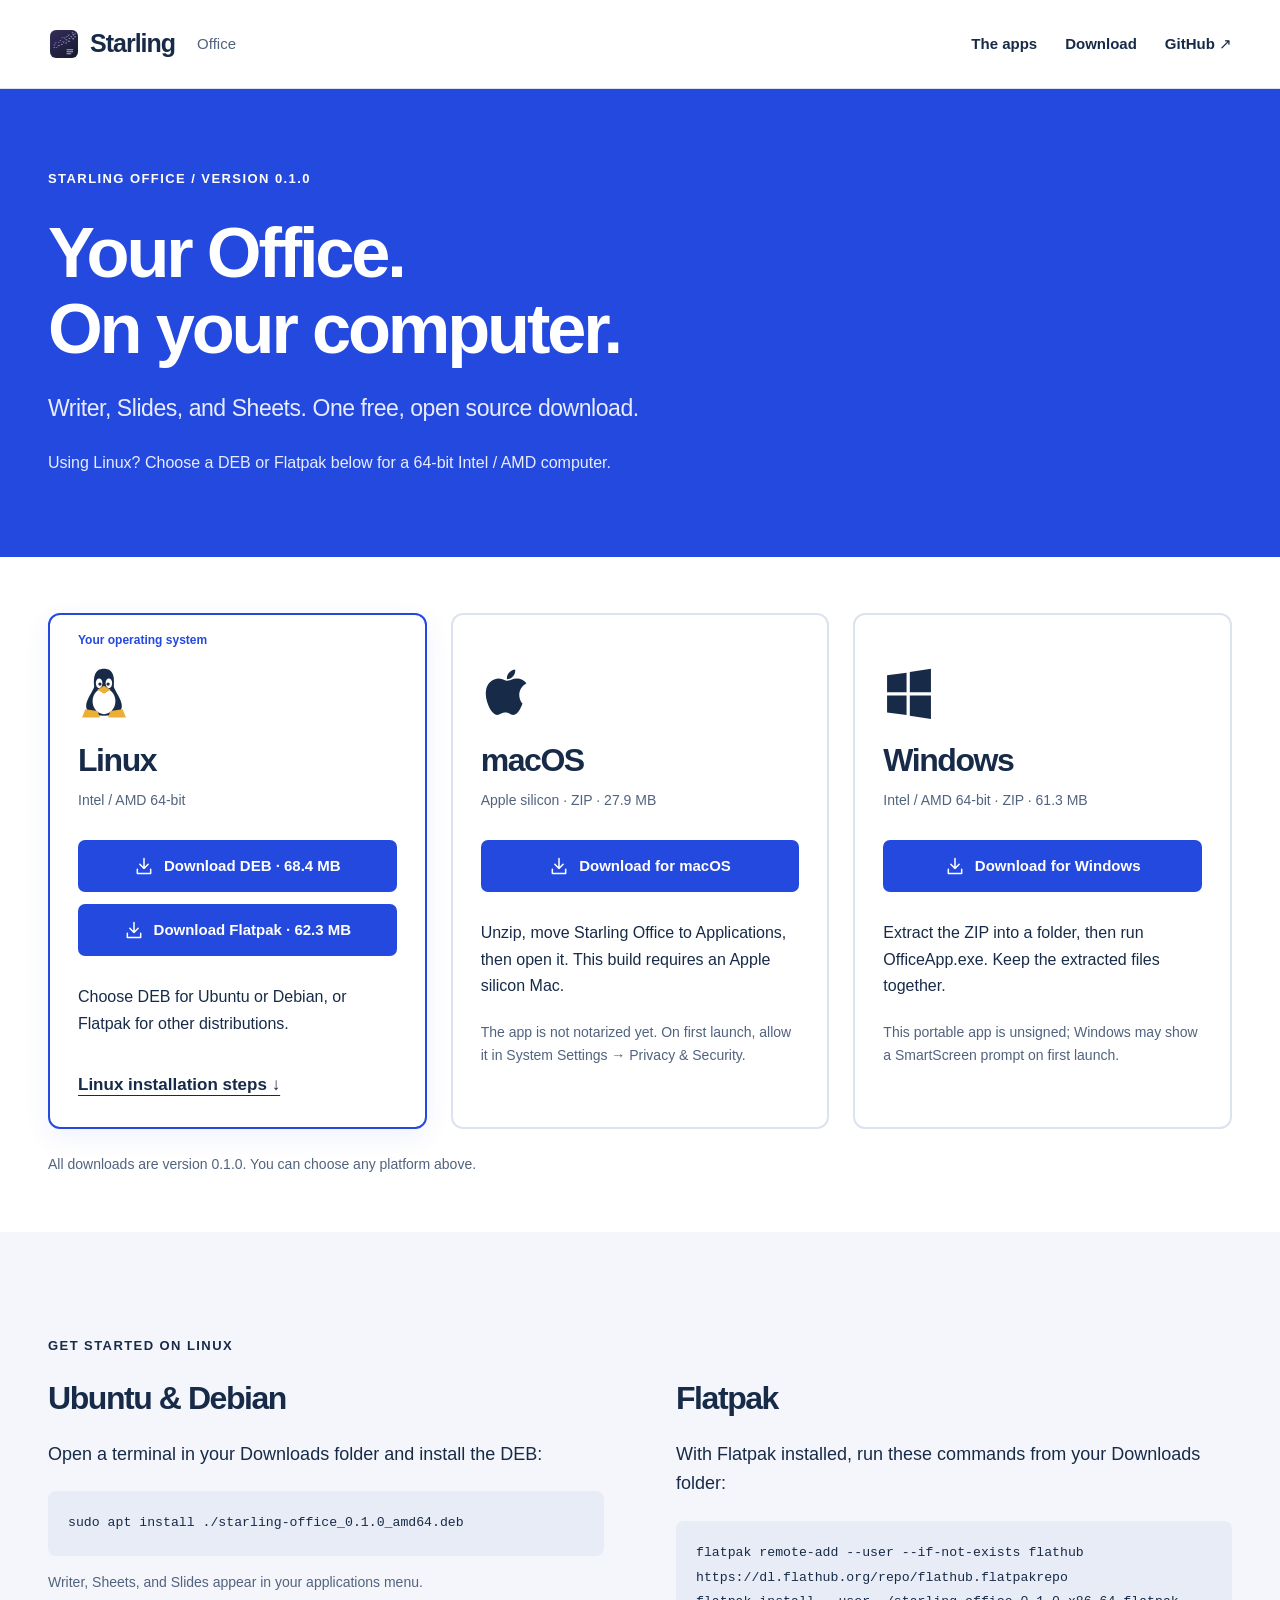
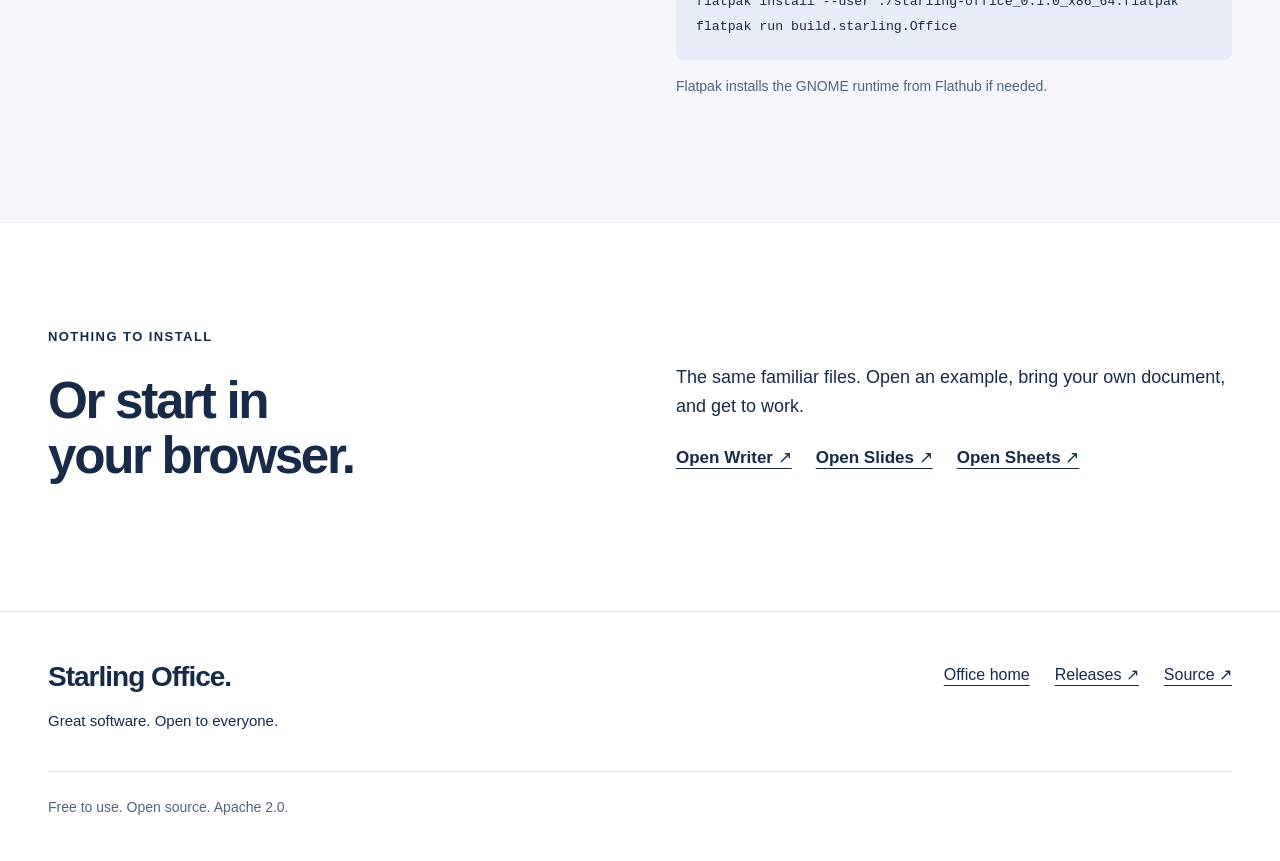
==== download.html @ 19e0a6b4 "site: publish Office showcases and downloads @ 06ed9c7a" ====
<!doctype html>
<html lang="en">
  <head>
    <meta charset="utf-8" />
    <meta name="viewport" content="width=device-width, initial-scale=1" />
    <title>Download Starling Office — macOS, Windows &amp; Linux</title>
    <meta
      name="description"
      content="Download Starling Office for macOS, Windows, or Linux. Writer, Slides, and Sheets in one free, open source desktop app."
    />
    <link
      rel="canonical"
      href="https://openoffice.starling.build/download.html"
    />
    <link
      rel="icon"
      href="../img/office/starling-writer.svg?v=6b4af29d83e0"
      type="image/svg+xml"
    />
    <link rel="stylesheet" href="../styles.css?v=a0f2c3fbfe18" />
    <link rel="stylesheet" href="download.css?v=2e8a55997466" />
    <script src="download.js?v=b2e740f74a57" defer></script>
  </head>
  <body class="office-page download-page">
    <a class="skip-link" href="#main">Skip to content</a>
    <header class="site-header">
      <div class="header-inner">
        <a class="brand" href="./"
          ><img
            src="../img/office/starling-writer.svg?v=6b4af29d83e0"
            width="32"
            height="32"
            alt=""
          />Starling<span>Office</span></a
        >
        <nav aria-label="Main navigation">
          <a href="./#apps">The apps</a
          ><a href="download.html" aria-current="page">Download</a
          ><a href="https://github.com/starling-build/starling">GitHub ↗</a>
        </nav>
      </div>
    </header>
    <main id="main">
      <section class="hero hero-blue download-hero">
        <div class="wrap">
          <p class="eyebrow">STARLING OFFICE / VERSION 0.1.0</p>
          <h1>Your Office.<br />On your computer.</h1>
          <p class="lead">
            Writer, Slides, and Sheets. One free, open source download.
          </p>
          <p class="hero-note" id="platform-hint">
            Choose your operating system below.
          </p>
          <div id="browser-option" hidden>
            <a class="button button-light" href="./#apps"
              >Open the browser apps →</a
            >
          </div>
        </div>
      </section>
      <section
        class="section download-section"
        aria-label="Download for your operating system"
      >
        <div class="wrap">
          <div class="download-grid">
            <article
              class="download-card"
              data-platform="macos"
              aria-labelledby="macos-title"
            >
              <p class="download-match" hidden>Your operating system</p>
              <svg class="platform-icon" viewBox="0 0 64 64" aria-hidden="true">
                <path
                  d="M32 15c-1-6 4-11 10-12 1 6-4 12-10 12Zm19 30c-2 6-6 14-11 14-4 0-5-3-10-3s-7 3-10 3C12 58 5 41 6 30c1-10 8-16 16-16 5 0 8 3 10 3 3 0 7-3 12-3 5 0 9 2 12 6-12 7-10 20-5 25Z"
                />
              </svg>
              <h2 id="macos-title">macOS</h2>
              <p class="download-meta">Apple silicon · ZIP · 27.9 MB</p>
              <div class="download-buttons">
                <a
                  class="button"
                  href="https://raw.githubusercontent.com/starling-build/starling/5c3f320dcc50b74f9f058b373200144ec4929208/dist/starling-office-0.1.0-macos-arm64.zip"
                  download="starling-office-0.1.0-macos-arm64.zip"
                  ><svg viewBox="0 0 24 24" aria-hidden="true">
                    <path d="M12 3v12m-5-5 5 5 5-5M4 16v5h16v-5" /></svg
                  >Download for macOS</a
                >
              </div>
              <p>
                Unzip, move Starling Office to Applications, then open it. This
                build requires an Apple silicon Mac.
              </p>
              <p class="fine">
                The app is not notarized yet. On first launch, allow it in
                System Settings → Privacy &amp; Security.
              </p>
            </article>
            <article
              class="download-card"
              data-platform="windows"
              aria-labelledby="windows-title"
            >
              <p class="download-match" hidden>Your operating system</p>
              <svg class="platform-icon" viewBox="0 0 64 64" aria-hidden="true">
                <path
                  d="M5 10 29 7v24H5Zm28-4 26-4v29H33ZM5 35h24v24L5 56Zm28 0h26v29l-26-4Z"
                />
              </svg>
              <h2 id="windows-title">Windows</h2>
              <p class="download-meta">Intel / AMD 64-bit · ZIP · 61.3 MB</p>
              <div class="download-buttons">
                <a
                  class="button"
                  href="https://raw.githubusercontent.com/starling-build/starling/5c3f320dcc50b74f9f058b373200144ec4929208/dist/starling-office-0.1.0-windows-x86_64.zip"
                  download="starling-office-0.1.0-windows-x86_64.zip"
                  ><svg viewBox="0 0 24 24" aria-hidden="true">
                    <path d="M12 3v12m-5-5 5 5 5-5M4 16v5h16v-5" /></svg
                  >Download for Windows</a
                >
              </div>
              <p>
                Extract the ZIP into a folder, then run OfficeApp.exe. Keep the
                extracted files together.
              </p>
              <p class="fine">
                This portable app is unsigned; Windows may show a SmartScreen
                prompt on first launch.
              </p>
            </article>
            <article
              class="download-card"
              data-platform="linux"
              aria-labelledby="linux-title"
            >
              <p class="download-match" hidden>Your operating system</p>
              <svg class="platform-icon" viewBox="0 0 64 64" aria-hidden="true">
                <path
                  d="M20 24c-2-17 4-22 12-22s14 5 12 22c1 5 10 16 10 24 0 8-9 12-22 12S10 56 10 48c0-8 9-19 10-24Z"
                />
                <ellipse cx="32" cy="42" rx="14" ry="16" fill="white" />
                <ellipse cx="26" cy="20" rx="4" ry="6" fill="white" />
                <ellipse cx="38" cy="20" rx="4" ry="6" fill="white" />
                <circle cx="27" cy="21" r="2" />
                <circle cx="37" cy="21" r="2" />
                <path
                  d="m24 28 8-5 8 5-8 5ZM9 52l15 2 3 8H5Zm46 0-15 2-3 8h22Z"
                  fill="#edae35"
                />
              </svg>
              <h2 id="linux-title">Linux</h2>
              <p class="download-meta">Intel / AMD 64-bit</p>
              <div class="download-buttons">
                <a
                  class="button"
                  href="https://raw.githubusercontent.com/starling-build/starling/5c3f320dcc50b74f9f058b373200144ec4929208/dist/starling-office_0.1.0_amd64.deb"
                  download="starling-office_0.1.0_amd64.deb"
                  ><svg viewBox="0 0 24 24" aria-hidden="true">
                    <path d="M12 3v12m-5-5 5 5 5-5M4 16v5h16v-5" /></svg
                  >Download DEB · 68.4 MB</a
                >
                <a
                  class="button"
                  href="https://raw.githubusercontent.com/starling-build/starling/5c3f320dcc50b74f9f058b373200144ec4929208/dist/starling-office_0.1.0_x86_64.flatpak"
                  download="starling-office_0.1.0_x86_64.flatpak"
                  ><svg viewBox="0 0 24 24" aria-hidden="true">
                    <path d="M12 3v12m-5-5 5 5 5-5M4 16v5h16v-5" /></svg
                  >Download Flatpak · 62.3 MB</a
                >
              </div>
              <p>
                Choose DEB for Ubuntu or Debian, or Flatpak for other
                distributions.
              </p>
              <a class="text-link" href="#linux-install"
                >Linux installation steps ↓</a
              >
            </article>
          </div>
          <p class="fine download-footnote">
            All downloads are version 0.1.0. You can choose any platform above.
          </p>
        </div>
      </section>
      <section class="section office-platforms" id="linux-install">
        <div class="wrap">
          <p class="eyebrow">GET STARTED ON LINUX</p>
          <div class="split download-install">
            <div>
              <h2>Ubuntu &amp; Debian</h2>
              <p>
                Open a terminal in your Downloads folder and install the DEB:
              </p>
              <pre><code>sudo apt install ./starling-office_0.1.0_amd64.deb</code></pre>
              <p class="fine">
                Writer, Sheets, and Slides appear in your applications menu.
              </p>
            </div>
            <div>
              <h2>Flatpak</h2>
              <p>
                With Flatpak installed, run these commands from your Downloads
                folder:
              </p>
              <pre><code>flatpak remote-add --user --if-not-exists flathub https://dl.flathub.org/repo/flathub.flatpakrepo
flatpak install --user ./starling-office_0.1.0_x86_64.flatpak
flatpak run build.starling.Office</code></pre>
              <p class="fine">
                Flatpak installs the GNOME runtime from Flathub if needed.
              </p>
            </div>
          </div>
        </div>
      </section>
      <section class="section">
        <div class="wrap split">
          <div>
            <p class="eyebrow">NOTHING TO INSTALL</p>
            <h2>Or start in<br />your browser.</h2>
          </div>
          <div>
            <p>
              The same familiar files. Open an example, bring your own document,
              and get to work.
            </p>
            <div class="actions">
              <a class="text-link" href="https://writer.starling.build/">Open Writer ↗</a
              ><a class="text-link" href="https://slides.starling.build/">Open Slides ↗</a
              ><a class="text-link" href="https://sheets.starling.build/">Open Sheets ↗</a>
            </div>
          </div>
        </div>
      </section>
    </main>
    <footer class="site-footer">
      <div class="wrap footer-inner">
        <div>
          <a class="footer-brand" href="./">Starling Office.</a>
          <p>Great software. Open to everyone.</p>
        </div>
        <nav aria-label="Footer navigation">
          <a href="./">Office home</a
          ><a href="https://github.com/starling-build/starling/releases"
            >Releases ↗</a
          ><a href="https://github.com/starling-build/starling">Source ↗</a>
        </nav>
        <p class="fine">Free to use. Open source. Apache 2.0.</p>
      </div>
    </footer>
  </body>
</html>
---- styles.css ----
:root {
  font-family: -apple-system, BlinkMacSystemFont, "Segoe UI", sans-serif;
  color: #18382d;
  background: #fcfdfa;
  font-synthesis: none;
  --accent: #165b46;
  --ink: #18382d;
  --muted: #50665b;
  --line: #dce5de;
  --paper: #fcfdfa;
}
* {
  box-sizing: border-box;
}
html {
  scroll-behavior: smooth;
  scroll-padding-top: 28px;
}
body {
  margin: 0;
  font-size: 18px;
  line-height: 1.65;
}
a {
  color: inherit;
  text-decoration-thickness: 1px;
  text-underline-offset: 5px;
}
a:hover {
  text-decoration-thickness: 2px;
}
a:focus-visible,
button:focus-visible,
video:focus-visible {
  outline: 3px solid #df9626;
  outline-offset: 5px;
}
img {
  display: block;
  max-width: 100%;
  height: auto;
}
figure {
  margin: 0;
}
p {
  margin: 0 0 22px;
}
h1,
h2,
h3,
h4 {
  line-height: 1.08;
  letter-spacing: -0.045em;
  margin: 0 0 24px;
  font-weight: 720;
  text-wrap: balance;
}
h1 {
  font-size: clamp(48px, 6.4vw, 94px);
}
h2 {
  font-size: clamp(36px, 4vw, 60px);
}
h3 {
  font-size: clamp(30px, 3vw, 44px);
}
h4 {
  font-size: 26px;
}
p,
li {
  overflow-wrap: break-word;
}
section,
article {
  scroll-margin-top: 28px;
}
.wrap {
  max-width: 1280px;
  margin-inline: auto;
  padding-inline: 48px;
}
.section {
  padding-block: 104px;
}
.split,
.hero-grid,
.product-row {
  display: grid;
  grid-template-columns: minmax(0, 1fr) minmax(0, 1fr);
  gap: 72px;
  align-items: center;
}
.split > * {
  min-width: 0;
}
.eyebrow {
  font-size: 13px;
  font-weight: 750;
  letter-spacing: 0.11em;
  line-height: 1.5;
  margin: 0 0 26px;
}
.lead {
  font-size: clamp(20px, 1.8vw, 25px);
  line-height: 1.55;
  letter-spacing: -0.02em;
}
.section-heading {
  max-width: 780px;
  margin-bottom: 64px;
}
.section-heading > p:last-child {
  max-width: 680px;
  color: var(--muted);
}
.text-link {
  display: inline-block;
  font-size: 17px;
  font-weight: 650;
  margin-top: 12px;
}
.button {
  display: inline-flex;
  align-items: center;
  justify-content: center;
  gap: 24px;
  min-height: 52px;
  padding: 14px 23px;
  background: var(--accent);
  color: #fff;
  border-radius: 7px;
  font-size: 17px;
  font-weight: 650;
  text-decoration: none;
  line-height: 1.45;
}
.button:hover {
  filter: brightness(0.94);
  text-decoration: underline;
}
.button-light {
  background: #fff;
  color: var(--accent);
}
.actions {
  display: flex;
  align-items: center;
  gap: 24px;
  flex-wrap: wrap;
}
.actions .text-link {
  margin: 0;
}
.fine {
  font-size: 14px;
  line-height: 1.6;
  color: var(--muted);
}
.skip-link {
  position: absolute;
  left: 16px;
  top: -100px;
  background: #fff;
  padding: 12px;
  z-index: 10;
}
.skip-link:focus {
  top: 12px;
}
.site-header {
  background: #fff;
  border-bottom: 1px solid var(--line);
}
.header-inner {
  max-width: 1440px;
  margin: auto;
  min-height: 88px;
  padding: 20px 48px;
  display: flex;
  align-items: center;
  justify-content: space-between;
  gap: 24px;
}
.brand {
  display: flex;
  align-items: center;
  gap: 10px;
  font-size: 25px;
  font-weight: 750;
  letter-spacing: -1px;
  text-decoration: none;
  white-space: nowrap;
}
.brand span {
  font-size: 15px;
  font-weight: 450;
  letter-spacing: 0;
  margin-left: 12px;
  color: var(--muted);
}
.site-header nav {
  display: flex;
  gap: 28px;
  align-items: center;
  font-size: 15px;
  font-weight: 550;
}
.site-header nav a {
  text-decoration: none;
}
.site-header nav a:hover {
  text-decoration: underline;
}
.hero {
  padding-block: 80px;
}
.hero-green {
  background: #165b46;
  color: #fff;
  --muted: #d2e5da;
}
.hero-blue {
  background: #2449df;
  color: #fff;
}
.hero .lead {
  max-width: 660px;
  color: #e0ece5;
}
.hero-blue .lead {
  color: #e8ecff;
}
.hero-note {
  font-size: 16px;
  margin: 24px 0 32px;
  color: #d2e5da;
}
.hero-blue .hero-note {
  color: #e8ecff;
}
.hero-grid {
  gap: 80px;
}
.product-directory {
  padding: 12px 30px;
  background: #f8fbf6;
  color: #18382d;
  border-radius: 12px;
}
.product-directory > a {
  display: flex;
  align-items: center;
  gap: 22px;
  padding: 28px 0;
  text-decoration: none;
}
.product-directory > a + a {
  border-top: 1px solid #d9e2d7;
}
.product-directory h2 {
  font-size: 30px;
  margin-bottom: 7px;
}
.product-directory p {
  font-size: 16px;
  color: #56685c;
  line-height: 1.4;
  margin: 0;
}
.product-directory > a > span:last-child {
  margin-left: auto;
  font-size: 24px;
}
.product-directory > a:hover h2 {
  text-decoration: underline;
}
.app-icon {
  display: grid;
  place-items: center;
  width: 58px;
  height: 64px;
  border-radius: 10px;
  font-size: 34px;
  font-weight: 750;
  line-height: 1;
  flex: none;
}
.terminal-icon {
  color: #c3efc2;
  background: #152f24;
  font-family: ui-monospace, monospace;
  font-size: 27px;
}
.app-icon.office-app-icon {
  width: 64px;
  height: 64px;
  border-radius: 0;
}
.desktop-icon {
  background: #b16940;
  color: #fff;
}
.principles {
  border-bottom: 1px solid var(--line);
  background: #f0f5ed;
}
.principles .wrap {
  display: flex;
  justify-content: space-between;
  gap: 20px;
  padding-block: 24px;
  font-size: 15px;
  color: #4a6354;
}
.product-row {
  padding-block: 64px;
  border-top: 1px solid var(--line);
}
.product-row:last-child {
  padding-bottom: 0;
}
.product-row p:not(.eyebrow) {
  color: var(--muted);
}
.feature-list {
  padding: 0;
  list-style: none;
  font-size: 17px;
  margin: 24px 0;
}
.feature-list li {
  padding: 11px 0 11px 25px;
  border-bottom: 1px solid var(--line);
  position: relative;
}
.feature-list li:before {
  content: "↗";
  position: absolute;
  left: 0;
  color: var(--accent);
}
.terminal-art {
  background: #142e25;
  color: #eff8ef;
  border-radius: 12px;
  overflow: hidden;
}
.window-bar {
  display: flex;
  gap: 22px;
  padding: 18px 24px;
  border-bottom: 1px solid #335346;
  font-size: 14px;
  color: #d0e5d5;
}
.window-bar span {
  font-size: 11px;
  letter-spacing: 3px;
  color: #afc498;
}
.terminal-content {
  padding: 28px 32px;
  font:
    20px/1.65 ui-monospace,
    SFMono-Regular,
    Consolas,
    monospace;
}
.terminal-content p {
  color: #f1f6ef !important;
}
.terminal-content .terminal-muted {
  color: #a7c3b2 !important;
}
.terminal-content p > span {
  color: #c4eca1;
}
.cursor {
  display: inline-block;
  width: 11px;
  height: 22px;
  background: #c4eca1;
  vertical-align: middle;
}
.art-caption {
  padding: 0 32px 26px;
  margin: 0 !important;
  color: #a7c3b2 !important;
  font-size: 15px;
}
.app-list {
  border: 1px solid var(--line);
  border-radius: 12px;
  padding: 8px 28px;
  background: #fff;
}
.app-list > a {
  display: flex;
  align-items: flex-start;
  gap: 22px;
  padding: 25px 0;
  text-decoration: none;
}
.app-list > a + a {
  border-top: 1px solid var(--line);
}
.app-list h4 {
  margin: 0 0 8px;
}
.app-list p {
  font-size: 17px;
  margin: 0 0 10px;
  line-height: 1.5;
}
.small-link {
  font-size: 15px;
  font-weight: 650;
  color: #2449df;
}
.app-list > a:hover h4 {
  text-decoration: underline;
}
.desktop-preview {
  border: 1px solid var(--line);
  border-radius: 12px;
  background: #fff;
  overflow: hidden;
}
.desktop-preview img {
  width: 100%;
}
.desktop-preview figcaption {
  padding: 18px 24px;
  font-size: 15px;
  color: var(--muted);
}
.foundation {
  background: #eaf0e5;
}
.open-section {
  max-width: 1100px;
  text-align: center;
}
.open-section .lead {
  max-width: 790px;
  margin: 0 auto 32px;
}
.site-footer {
  background: #fff;
  border-top: 1px solid var(--line);
  padding: 42px 0;
}
.footer-inner {
  display: flex;
  align-items: start;
  flex-wrap: wrap;
  justify-content: space-between;
  gap: 30px;
}
.footer-brand {
  font-size: 28px;
  font-weight: 750;
  letter-spacing: -1px;
  text-decoration: none;
}
.footer-inner p {
  font-size: 15px;
  margin: 8px 0 0;
}
.footer-inner nav {
  display: flex;
  gap: 25px;
  flex-wrap: wrap;
  font-size: 16px;
  padding-top: 8px;
}
.footer-inner > .fine {
  flex-basis: 100%;
  border-top: 1px solid var(--line);
  padding-top: 24px;
  font-size: 14px;
}
/* Office: editable examples with document previews and native links. */
.office-page {
  --accent: #2449df;
  --ink: #172b48;
  --muted: #51637e;
  --line: #dce3ee;
  color: var(--ink);
  background: #fff;
}
.app-heading {
  display: flex;
  align-items: center;
  gap: 16px;
  margin-bottom: 24px;
}
.app-heading .eyebrow {
  margin: 0;
}
.section-nav {
  display: grid;
  grid-template-columns: repeat(3, 1fr);
  padding-block: 30px;
  gap: 30px;
}
.section-nav a {
  font-size: 23px;
  font-weight: 700;
  text-decoration: none;
}
.section-nav a span {
  display: block;
  font-size: 15px;
  font-weight: 400;
  color: var(--muted);
  margin-top: 4px;
}
.section-nav a:hover {
  text-decoration: underline;
}
.product-detail .split {
  gap: 80px;
}
.product-detail p:not(.eyebrow) {
  color: var(--muted);
}
.writer-section {
  background: #f4f6fc;
}
.slides-section {
  background: #fff2ec;
  --accent: #bb3c1e;
  --line: #efd4c8;
}
.sheets-section {
  background: #edf6ef;
  --accent: #13794d;
  --line: #cee2d5;
}
.sample-layout {
  display: grid;
  grid-template-columns: minmax(0, 0.85fr) minmax(0, 1.35fr);
  gap: 64px;
  align-items: center;
}
.sample-info h2 {
  font-size: clamp(36px, 4vw, 54px);
}
.sample-capabilities {
  list-style: none;
  display: flex;
  flex-wrap: wrap;
  gap: 8px;
  padding: 0;
  margin: 24px 0;
}
.sample-capabilities li {
  padding: 5px 12px;
  border: 1px solid var(--line);
  border-radius: 5px;
  font-size: 15px;
  background: #ffffff80;
}
.sample-try {
  max-width: 32ch;
}
.sample-preview {
  margin: 0;
}
.sample-preview > a {
  display: block;
  width: fit-content;
  max-width: 100%;
  margin-inline: auto;
  background: white;
  box-shadow: 0 12px 36px #12244314;
  border: 1px solid var(--line);
}
.sample-preview img {
  display: block;
  width: auto;
  max-height: 580px;
}
.sample-preview figcaption {
  margin-top: 18px;
  text-align: center;
  font-size: 14px;
  color: var(--muted);
}
.sample-preview figcaption a {
  color: var(--accent);
  font-weight: 650;
}
.office-platforms {
  background: #f4f6fc;
}
.open-banner {
  background: #152342;
  color: #fff;
}
.open-banner .lead {
  max-width: 790px;
  color: #d9e2f4;
  margin-bottom: 32px;
}
.open-banner .eyebrow {
  color: #afc0ff;
}
/* Desktop keeps its film, installation information, and real desktop imagery. */
.desktop-intro {
  grid-template-columns: 1.15fr 1fr;
  gap: 64px;
  align-items: start;
}
.desktop-intro h1 {
  font-size: clamp(46px, 5.6vw, 80px);
}
.desktop-intro .hero-note {
  margin-bottom: 0;
}
.hero-desktop {
  margin-top: 48px;
}
.hero-desktop img {
  border-radius: 9px;
  box-shadow: 0 18px 45px #082d213d;
  width: 100%;
}
.hero-desktop figcaption {
  font-size: 15px;
  color: #d2e5da;
  margin-top: 16px;
}
.feature-grid {
  display: grid;
  grid-template-columns: repeat(2, minmax(0, 1fr));
  column-gap: 80px;
  row-gap: 40px;
}
.feature-grid article {
  border-top: 1px solid var(--line);
  padding-top: 26px;
}
.feature-number {
  display: block;
  font-size: 14px;
  color: var(--muted);
  margin-bottom: 24px;
}
.feature-grid h3 {
  font-size: 30px;
}
.feature-grid p {
  color: var(--muted);
}
.agent-section {
  background: #edf1fb;
}
.wide-image {
  margin-top: 48px;
}
.wide-image img {
  width: 100%;
  border-radius: 9px;
}
.wide-image figcaption {
  font-size: 15px;
  color: var(--muted);
  padding-top: 16px;
}
.film-section {
  background: #eef2e9;
}
.film-section video {
  display: block;
  width: 100%;
  height: auto;
  background: #122b22;
  border-radius: 9px;
}
.film-section .fine {
  max-width: 950px;
}
.install-guide {
  background: #f1f5ed;
  padding: 36px;
  border-radius: 9px;
}
.install-guide h3 {
  font-size: 28px;
}
.install-guide ol {
  padding-left: 25px;
}
.install-guide li {
  padding-left: 8px;
  margin-bottom: 22px;
}
.install-guide strong {
  font-size: 20px;
}
.install-guide p {
  margin-top: 8px;
  font-size: 17px;
}
code {
  font-family: ui-monospace, SFMono-Regular, Consolas, monospace;
  overflow-wrap: anywhere;
  font-size: 0.88em;
}
@media (min-width: 1600px) {
  .hero {
    padding-block: 104px;
  }
}
@media (max-width: 1050px) {
  .wrap {
    padding-inline: 32px;
  }
  .header-inner {
    padding-inline: 32px;
  }
  .hero-grid,
  .split,
  .product-row,
  .product-detail .split {
    gap: 40px;
  }
  .brand span {
    display: none;
  }
  .hero-grid {
    grid-template-columns: 1.15fr 1fr;
  }
  .product-directory {
    padding-inline: 22px;
  }
  .product-directory > a {
    gap: 15px;
  }
  .product-directory h2 {
    font-size: 25px;
  }
  .product-directory p {
    font-size: 15px;
  }
  .desktop-intro {
    grid-template-columns: 1fr;
    gap: 12px;
  }
  .desktop-intro .lead {
    max-width: 770px;
  }
}
@media (max-width: 1050px) {
  .office-page .brand span,
  .desktop-page .brand span {
    display: inline;
  }
}
@media (max-width: 720px) {
  .sample-layout {
    grid-template-columns: minmax(0, 1fr);
    gap: 32px;
  }
  .sample-preview img {
    max-height: none;
  }
  .sample-preview figcaption {
    font-size: 15px;
  }

  body {
    font-size: 17px;
    line-height: 1.65;
  }
  .wrap {
    padding-inline: 24px;
  }
  .section {
    padding-block: 64px;
  }
  .header-inner {
    min-height: 76px;
    padding: 18px 24px;
    flex-wrap: wrap;
    gap: 12px 20px;
  }
  .brand {
    font-size: 24px;
  }
  .site-header nav {
    gap: 18px;
    font-size: 14px;
    flex-wrap: wrap;
  }
  .hero {
    padding-block: 52px;
  }
  .hero-grid,
  .split,
  .product-row,
  .product-detail .split {
    grid-template-columns: 1fr;
    gap: 36px;
  }
  .hero .lead {
    font-size: 21px;
  }
  .hero-note {
    font-size: 16px;
  }
  .product-directory > a {
    padding: 24px 0;
  }
  .product-directory h2 {
    font-size: 28px;
  }
  .product-directory p {
    font-size: 16px;
  }
  .principles .wrap {
    padding-block: 20px;
    flex-wrap: wrap;
    gap: 8px 24px;
    font-size: 14px;
  }
  .section-heading {
    margin-bottom: 36px;
  }
  .eyebrow {
    margin-bottom: 20px;
    font-size: 12px;
  }
  .product-row {
    padding-block: 40px;
  }
  .feature-list {
    font-size: 17px;
  }
  .terminal-content {
    font-size: 18px;
    padding: 26px;
  }
  .app-list {
    padding-inline: 24px;
  }
  .app-list h4 {
    font-size: 26px;
  }
  .app-list p {
    font-size: 17px;
  }
  .section-nav {
    gap: 16px;
    padding-block: 24px;
  }
  .section-nav a {
    font-size: 21px;
  }
  .section-nav a span {
    font-size: 14px;
  }
  .feature-grid {
    grid-template-columns: 1fr;
    gap: 18px;
  }
  .feature-grid h3 {
    font-size: 28px;
  }
  .feature-number {
    margin-bottom: 18px;
  }
  .hero-desktop {
    margin-top: 36px;
  }
  .hero-desktop img,
  .wide-image img {
    border-radius: 5px;
  }
  .wide-image {
    margin-top: 32px;
  }
  .footer-inner {
    gap: 20px;
  }
  .footer-inner nav {
    gap: 18px;
  }
  .install-guide {
    padding: 26px;
  }
  .button {
    max-width: 100%;
    font-size: 17px;
  }
  .open-section {
    text-align: left;
  }
  .open-section .lead {
    margin-inline: 0;
  }
  .open-banner .actions {
    align-items: start;
    flex-direction: column;
  }
}
@media (max-width: 380px) {
  .wrap,
  .header-inner {
    padding-inline: 20px;
  }
  .brand img {
    width: 28px;
    height: 28px;
  }
  .site-header nav {
    gap: 18px;
    font-size: 14px;
  }
  .section-nav {
    grid-template-columns: 1fr;
    gap: 14px;
  }
  .section-nav a {
    display: flex;
    justify-content: space-between;
    align-items: center;
    gap: 14px;
  }
  .section-nav a span {
    margin: 0;
  }
  .app-icon {
    width: 48px;
    height: 55px;
    font-size: 30px;
  }
  .app-icon.office-app-icon {
    width: 56px;
    height: 56px;
  }
  .product-directory {
    padding-inline: 20px;
  }
}
@media (prefers-reduced-motion: reduce) {
  html {
    scroll-behavior: auto;
  }
}
@media print {
  .site-header,
  .site-footer,
  .button,
  .skip-link {
    display: none;
  }
  .hero,
  .section {
    padding-block: 30px;
    background: #fff !important;
    color: #000 !important;
  }
  .hero p {
    color: #333 !important;
  }
  .split,
  .hero-grid,
  .product-row {
    display: block;
  }
  .wrap {
    padding-inline: 0;
  }
  img,
  video {
    max-height: 400px;
    object-fit: contain;
  }
  h1 {
    font-size: 44px;
  }
  h2 {
    font-size: 32px;
  }
  article,
  figure {
    break-inside: avoid;
  }
}
---- download.css ----
.download-hero h1 {
  font-size: clamp(44px, 5.5vw, 76px);
}
.download-hero .hero-note {
  max-width: 720px;
  margin-bottom: 0;
}
#browser-option {
  margin-top: 24px;
}
.download-section {
  padding-block: 56px;
}
.download-grid {
  display: grid;
  grid-template-columns: repeat(3, minmax(0, 1fr));
  gap: 24px;
  align-items: stretch;
}
.download-card {
  position: relative;
  border: 2px solid var(--line);
  border-radius: 12px;
  padding: 52px 28px 28px;
  background: #fff;
  font-size: 16px;
}
.download-card[data-detected] {
  border-color: var(--accent);
  box-shadow: 0 8px 28px #2941bd12;
}
.download-match {
  position: absolute;
  top: 16px;
  left: 28px;
  margin: 0;
  font-size: 12px;
  font-weight: 700;
  color: var(--accent);
}
.platform-icon {
  display: block;
  width: 52px;
  height: 52px;
  fill: currentColor;
  margin-bottom: 24px;
}
.download-card h2 {
  font-size: 32px;
  margin-bottom: 12px;
}
.download-meta {
  font-size: 14px;
  color: var(--muted);
}
.download-buttons {
  display: grid;
  gap: 12px;
  margin-block: 28px;
}
.download-buttons .button {
  gap: 10px;
  padding-inline: 12px;
  font-size: 15px;
}
.download-buttons svg {
  flex-shrink: 0;
  width: 20px;
  height: 20px;
  fill: none;
  stroke: currentColor;
  stroke-width: 1.8;
  stroke-linecap: round;
  stroke-linejoin: round;
}
.download-card > :last-child {
  margin-bottom: 0;
}
.download-footnote {
  margin: 24px 0 0;
}
.download-install {
  align-items: start;
}
.download-install h2 {
  font-size: 32px;
}
.download-install pre {
  padding: 20px;
  background: #e8ecf6;
  border-radius: 8px;
  white-space: pre-wrap;
  overflow-wrap: anywhere;
  font-size: 15px;
}
@media (max-width: 1050px) {
  .download-grid {
    grid-template-columns: 1fr;
  }
}
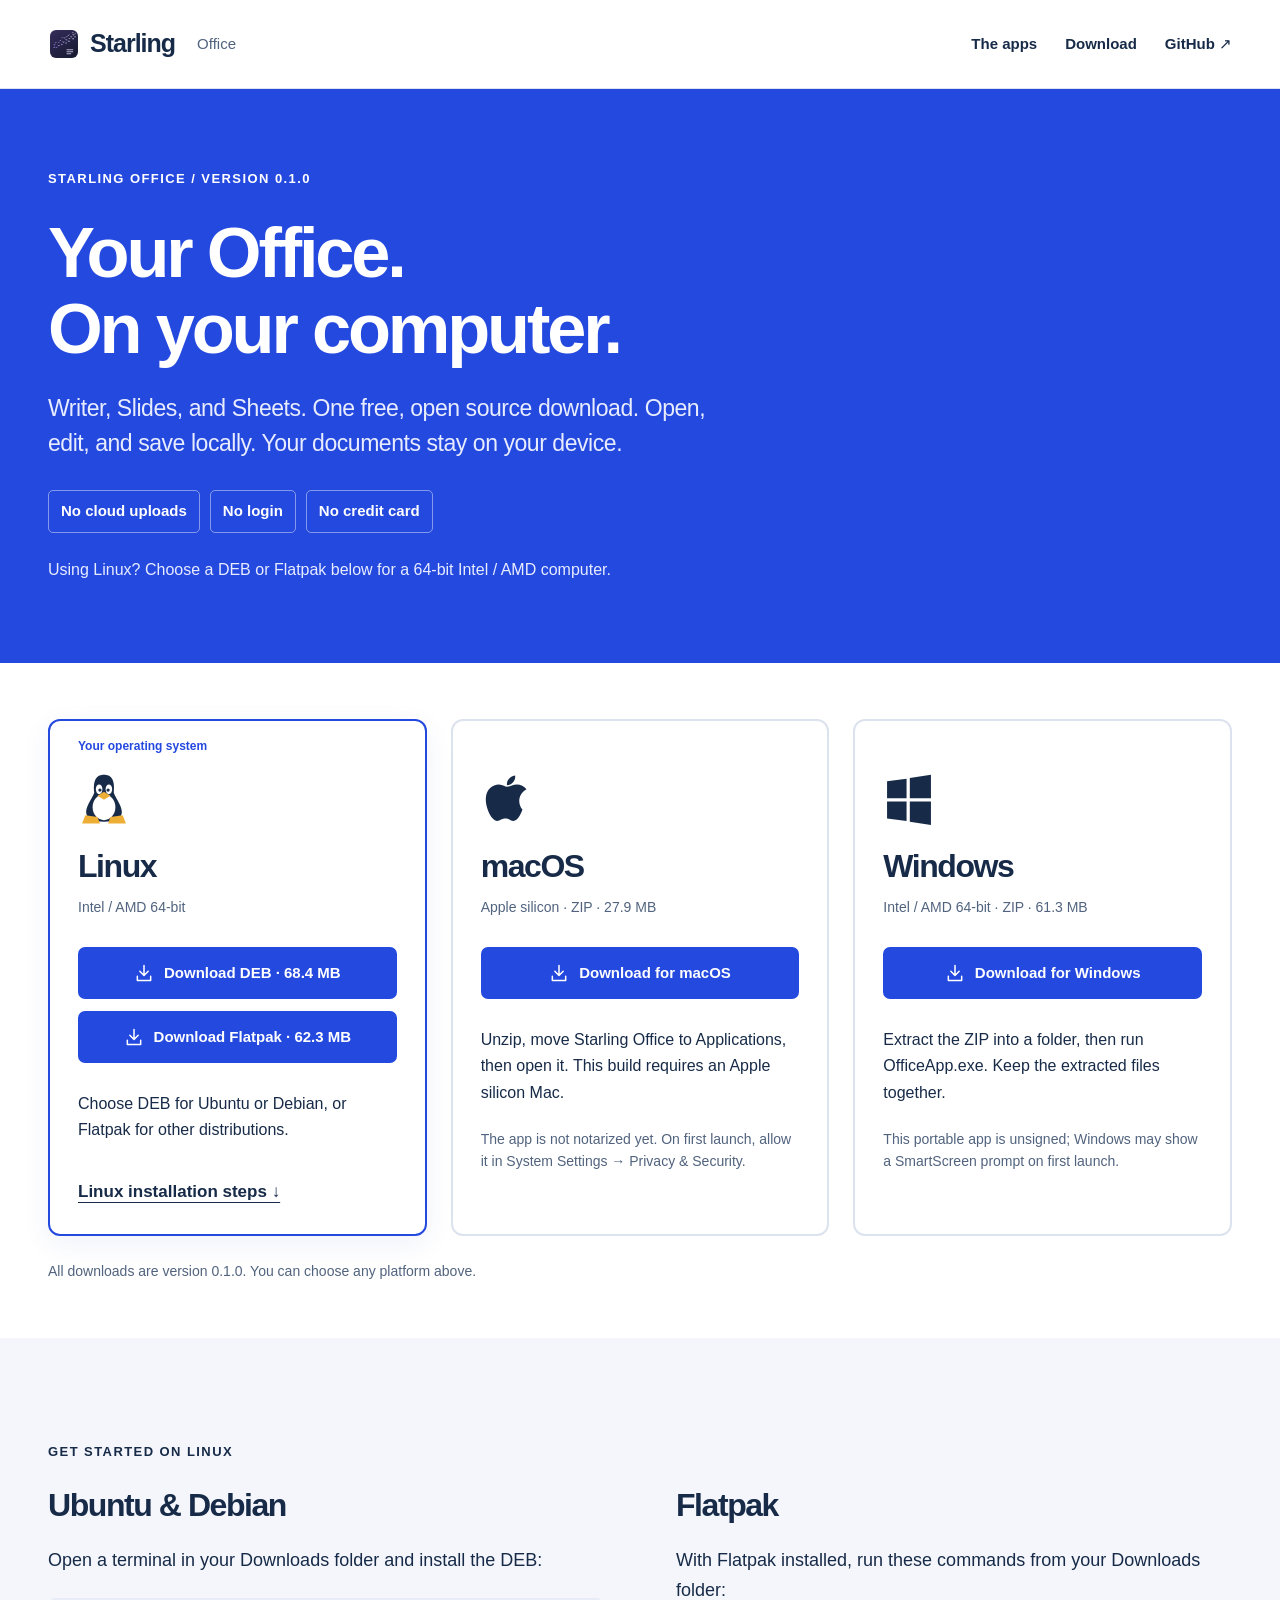
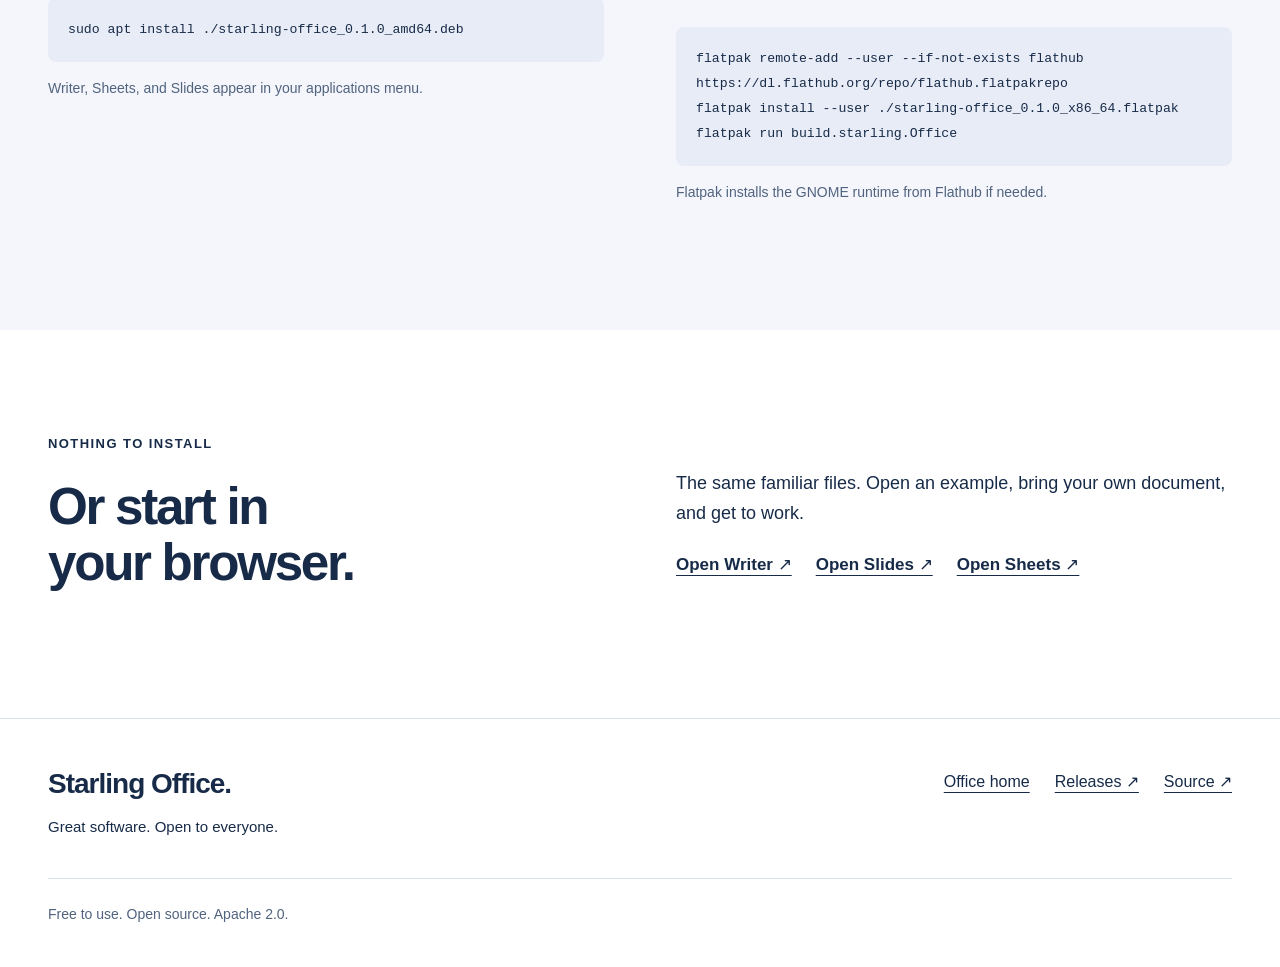
==== commit ff9743f9: "site: emphasize local editing without accounts or cloud uploads" ====
--- a/download.html
+++ b/download.html
@@ -6,7 +6,7 @@
     <title>Download Starling Office — macOS, Windows &amp; Linux</title>
     <meta
       name="description"
-      content="Download Starling Office for macOS, Windows, or Linux. Writer, Slides, and Sheets in one free, open source desktop app."
+      content="Download free, open source Writer, Slides, and Sheets for macOS, Windows, or Linux. Your documents stay on your device. No cloud uploads, no login, no credit card."
     />
     <link
       rel="canonical"
@@ -17,7 +17,7 @@
       href="../img/office/starling-writer.svg?v=6b4af29d83e0"
       type="image/svg+xml"
     />
-    <link rel="stylesheet" href="../styles.css?v=a0f2c3fbfe18" />
+    <link rel="stylesheet" href="../styles.css?v=90380bbd8c7a" />
     <link rel="stylesheet" href="download.css?v=2e8a55997466" />
     <script src="download.js?v=b2e740f74a57" defer></script>
   </head>
@@ -47,7 +47,13 @@
           <h1>Your Office.<br />On your computer.</h1>
           <p class="lead">
             Writer, Slides, and Sheets. One free, open source download.
+            Open, edit, and save locally. Your documents stay on your device.
           </p>
+          <ul class="office-promises" aria-label="Free and local">
+            <li>No cloud uploads</li>
+            <li>No login</li>
+            <li>No credit card</li>
+          </ul>
           <p class="hero-note" id="platform-hint">
             Choose your operating system below.
           </p>
@@ -80,7 +86,7 @@
               <div class="download-buttons">
                 <a
                   class="button"
-                  href="https://raw.githubusercontent.com/starling-build/starling/5c3f320dcc50b74f9f058b373200144ec4929208/dist/starling-office-0.1.0-macos-arm64.zip"
+                  href="https://github.com/starling-build/starling/releases/download/office-v0.1.0/starling-office-0.1.0-macos-arm64.zip"
                   download="starling-office-0.1.0-macos-arm64.zip"
                   ><svg viewBox="0 0 24 24" aria-hidden="true">
                     <path d="M12 3v12m-5-5 5 5 5-5M4 16v5h16v-5" /></svg
@@ -112,7 +118,7 @@
               <div class="download-buttons">
                 <a
                   class="button"
-                  href="https://raw.githubusercontent.com/starling-build/starling/5c3f320dcc50b74f9f058b373200144ec4929208/dist/starling-office-0.1.0-windows-x86_64.zip"
+                  href="https://github.com/starling-build/starling/releases/download/office-v0.1.0/starling-office-0.1.0-windows-x86_64.zip"
                   download="starling-office-0.1.0-windows-x86_64.zip"
                   ><svg viewBox="0 0 24 24" aria-hidden="true">
                     <path d="M12 3v12m-5-5 5 5 5-5M4 16v5h16v-5" /></svg
@@ -153,7 +159,7 @@
               <div class="download-buttons">
                 <a
                   class="button"
-                  href="https://raw.githubusercontent.com/starling-build/starling/5c3f320dcc50b74f9f058b373200144ec4929208/dist/starling-office_0.1.0_amd64.deb"
+                  href="https://github.com/starling-build/starling/releases/download/office-v0.1.0/starling-office_0.1.0_amd64.deb"
                   download="starling-office_0.1.0_amd64.deb"
                   ><svg viewBox="0 0 24 24" aria-hidden="true">
                     <path d="M12 3v12m-5-5 5 5 5-5M4 16v5h16v-5" /></svg
@@ -161,7 +167,7 @@
                 >
                 <a
                   class="button"
-                  href="https://raw.githubusercontent.com/starling-build/starling/5c3f320dcc50b74f9f058b373200144ec4929208/dist/starling-office_0.1.0_x86_64.flatpak"
+                  href="https://github.com/starling-build/starling/releases/download/office-v0.1.0/starling-office_0.1.0_x86_64.flatpak"
                   download="starling-office_0.1.0_x86_64.flatpak"
                   ><svg viewBox="0 0 24 24" aria-hidden="true">
                     <path d="M12 3v12m-5-5 5 5 5-5M4 16v5h16v-5" /></svg
@@ -240,7 +246,7 @@
         </div>
         <nav aria-label="Footer navigation">
           <a href="./">Office home</a
-          ><a href="https://github.com/starling-build/starling/releases"
+          ><a href="https://github.com/starling-build/starling/releases/tag/office-v0.1.0"
             >Releases ↗</a
           ><a href="https://github.com/starling-build/starling">Source ↗</a>
         </nav>
--- a/styles.css
+++ b/styles.css
@@ -491,6 +491,22 @@
   color: var(--ink);
   background: #fff;
 }
+.office-promises {
+  display: flex;
+  flex-wrap: wrap;
+  gap: 10px;
+  list-style: none;
+  padding: 0;
+  margin: 28px 0 0;
+}
+.office-promises li {
+  padding: 8px 12px;
+  border: 1px solid #ffffff70;
+  border-radius: 5px;
+  font-size: 15px;
+  font-weight: 600;
+  color: #fff;
+}
 .app-heading {
   display: flex;
   align-items: center;
@@ -684,6 +700,16 @@
 .film-section .fine {
   max-width: 950px;
 }
+.office-film {
+  background: #f4f6fc;
+}
+.office-film video {
+  aspect-ratio: 16 / 9;
+  background: #15233b;
+}
+.office-film figcaption {
+  margin-top: 16px;
+}
 .install-guide {
   background: #f1f5ed;
   padding: 36px;
